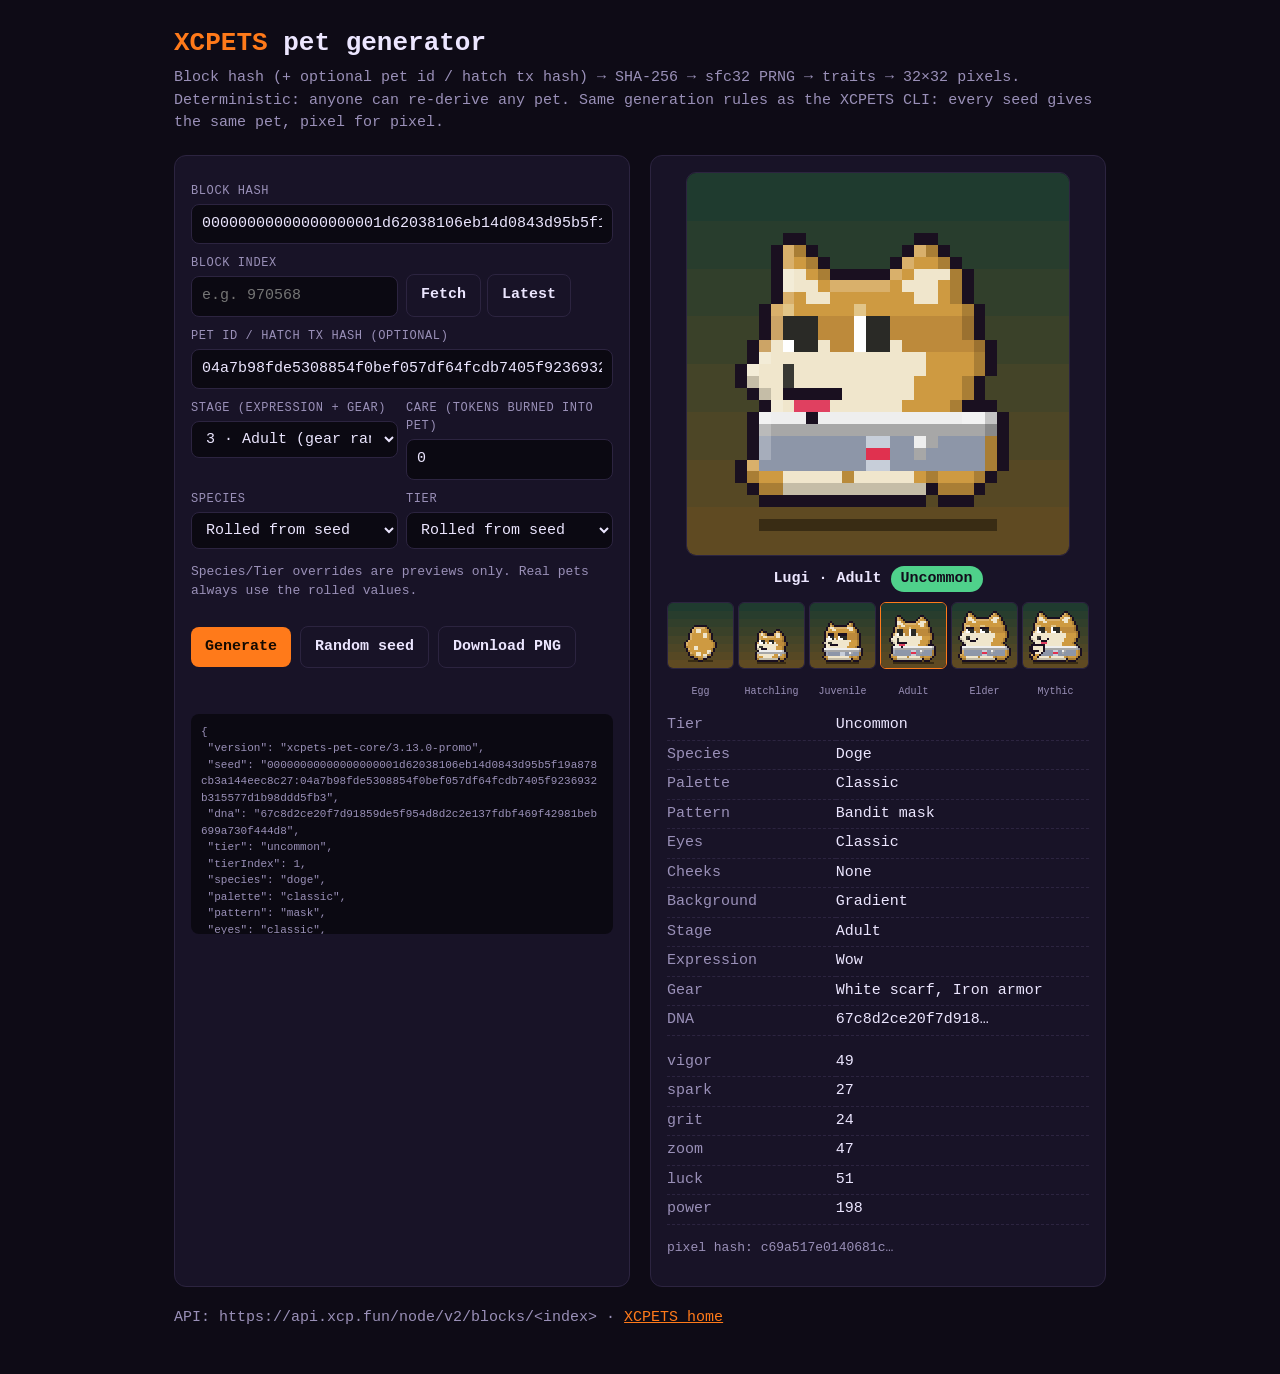
==== generator.html @ 15fae64a "XCPETS promo site" ====
<!doctype html>
<html lang="en">
<head>
<meta charset="utf-8">
<meta name="viewport" content="width=device-width,initial-scale=1">
<title>XCPETS Pet Generator</title>
<link rel="icon" href="img/logo.png">
<style>
  :root { --bg:#0e0b16; --panel:#181327; --ink:#ece6ff; --dim:#9a90b8; --acc:#ff7a1a; --line:#2c2440; }
  * { box-sizing: border-box; }
  body { margin:0; background:var(--bg); color:var(--ink); font:15px/1.5 ui-monospace, SFMono-Regular, Menlo, Consolas, monospace; }
  main { max-width: 980px; margin: 0 auto; padding: 24px; }
  h1 { margin: 0 0 4px; font-size: 26px; } h1 span { color: var(--acc); }
  p.sub { color: var(--dim); margin: 0 0 20px; }
  .grid { display:grid; grid-template-columns: 1fr 1fr; gap: 20px; }
  @media (max-width: 760px) { .grid { grid-template-columns: 1fr; } }
  .panel { background: var(--panel); border:1px solid var(--line); border-radius: 12px; padding: 16px; }
  label { display:block; color: var(--dim); font-size: 12px; margin: 10px 0 4px; text-transform: uppercase; letter-spacing: .05em; }
  input, select { width:100%; background:#0b0912; color:var(--ink); border:1px solid var(--line); border-radius:8px; padding:8px 10px; font:inherit; }
  .row { display:flex; gap: 8px; } .row > * { flex: 1; }
  button { background: var(--acc); color:#140a00; border:0; border-radius:8px; padding:9px 14px; font:inherit; font-weight:700; cursor:pointer; margin-top: 12px; }
  button.ghost { background: transparent; color: var(--ink); border:1px solid var(--line); }
  canvas { width: 100%; max-width: 384px; aspect-ratio: 1; image-rendering: pixelated; border-radius: 10px; display:block; margin: 0 auto; border:1px solid var(--line); }
  table { width:100%; border-collapse: collapse; margin-top: 12px; } td { padding: 3px 0; border-bottom: 1px dashed var(--line); } td:first-child { color: var(--dim); width: 40%; }
  .tier { display:inline-block; padding: 2px 10px; border-radius: 99px; font-weight:700; color:#120d1c; }
  pre { white-space: pre-wrap; word-break: break-all; font-size: 11px; color: var(--dim); background:#0b0912; padding: 10px; border-radius: 8px; max-height: 220px; overflow:auto; }
  .chk { display:flex; gap:8px; align-items:center; text-transform:none; letter-spacing:0; font-size:13px; color: var(--ink); margin-top: 12px; }
  .chk input { width:auto; }
  .strip { display:grid; grid-template-columns: repeat(6, 1fr); gap:4px; margin-top: 10px; }
  .strip div { text-align:center; font-size:10px; color: var(--dim); cursor:pointer; }
  .strip canvas { width:100%; aspect-ratio:1; border-radius:6px; border:1px solid var(--line); }
  .strip .on canvas { border-color: var(--acc); }
  .small { font-size: 12px; }
  .msg { color: var(--dim); font-size: 13px; min-height: 1.5em; } .err { color: #ff6b6b; }
  a { color: var(--acc); }
</style>
</head>
<body>
<main>
  <h1><span>XCPETS</span> pet generator</h1>
  <p class="sub">Block hash (+ optional pet id / hatch tx hash) → SHA-256 → sfc32 PRNG → traits → 32×32 pixels. Deterministic: anyone can re-derive any pet. Same generation rules as the XCPETS CLI: every seed gives the same pet, pixel for pixel.</p>
  <div class="grid">
    <section class="panel">
      <label for="hash">Block hash</label>
      <input id="hash" placeholder="64 hex chars" value="00000000000000000001d62038106eb14d0843d95b5f19a878cb3a144eec8c27">
      <div class="row">
        <div><label for="blockIdx">Block index</label><input id="blockIdx" placeholder="e.g. 970568"></div>
        <div style="display:flex;gap:6px;align-items:end"><button id="fetchBlock" class="ghost">Fetch</button><button id="latest" class="ghost">Latest</button></div>
      </div>
      <label for="petId">Pet id / hatch tx hash (optional)</label>
      <input id="petId" placeholder="tx hash of the pet:hatch burn" value="04a7b98fde5308854f0bef057df64fcdb7405f9236932b315577d1b98ddd5fb3">
      <div class="row">
        <div><label for="stage">Stage (expression + gear)</label><select id="stage"></select></div>
        <div><label for="care">Care (tokens burned into pet)</label><input id="care" type="number" min="0" value="0"></div>
      </div>
      <div class="row">
        <div><label for="speciesSel">Species</label><select id="speciesSel"><option value="">Rolled from seed</option></select></div>
        <div><label for="tierSel">Tier</label><select id="tierSel"><option value="">Rolled from seed</option></select></div>
      </div>
      <p class="msg small">Species/Tier overrides are previews only. Real pets always use the rolled values.</p>
      <button id="go">Generate</button> <button id="random" class="ghost">Random seed</button> <button id="dl" class="ghost">Download PNG</button>
      <p class="msg" id="msg"></p>
      <pre id="json"></pre>
    </section>
    <section class="panel">
      <canvas id="cv" width="32" height="32"></canvas>
      <p style="text-align:center;margin:10px 0 0"><b id="petName"></b> <span class="tier" id="tier"></span></p>
      <div id="strip" class="strip"></div>
      <table id="traits"></table>
      <table id="stats"></table>
      <p class="msg">pixel hash: <span id="pixelhash" data-pixelhash=""></span></p>
    </section>
  </div>
  <p class="sub" style="margin-top:20px">API: <code>https://api.xcp.fun/node/v2/blocks/&lt;index&gt;</code> · <a href="index.html">XCPETS home</a></p>
</main>
<script src="js/pet-core.js"></script>
<script>
(function () {
  'use strict';
  var API = 'https://api.xcp.fun/node/v2';
  var $ = function (id) { return document.getElementById(id); };
  var cv = $('cv'), ctx = cv.getContext('2d'), frames = [], f = 0, timer = null, current = null;
  PetCore.STAGES.forEach(function (s, i) { var o = document.createElement('option'); o.value = i; o.textContent = i + ' · ' + s + (i ? ' (gear rank ' + i + ': ' + PetCore.GEAR_RANKS[i - 1] + ')' : ''); if (i === 3) o.selected = true; $('stage').appendChild(o); });
  PetCore.SPECIES.forEach(function (sp) { var o = document.createElement('option'); o.value = sp.id; o.textContent = sp.label + (sp.tw ? ' (any tier)' : ' (from ' + PetCore.TIERS[sp.t].label + ')'); $('speciesSel').appendChild(o); });
  PetCore.TIERS.forEach(function (t) { var o = document.createElement('option'); o.value = t.id; o.textContent = t.label + ' (' + t.gearSlots + ' gear slots)'; $('tierSel').appendChild(o); });

  var q = new URLSearchParams(location.search);
  if (q.get('hash')) $('hash').value = q.get('hash');
  if (q.has('id')) $('petId').value = q.get('id');
  if (q.get('stage')) $('stage').value = q.get('stage');
  if (q.get('care')) $('care').value = q.get('care');
  if (q.get('species')) $('speciesSel').value = q.get('species');
  if (q.get('tier')) $('tierSel').value = q.get('tier');

  function msg(t, err) { $('msg').textContent = t || ''; $('msg').className = 'msg' + (err ? ' err' : ''); }
  function draw(img) { ctx.putImageData(new ImageData(new Uint8ClampedArray(img.data), 32, 32), 0, 0); }
  function esc(s) { return String(s).replace(/[&<>"']/g, function (c) { return '&#' + c.charCodeAt(0) + ';'; }); }

  function gen() {
    var stage = parseInt($('stage').value, 10), care = Number($('care').value) || 0;
    var ov = {};
    if ($('speciesSel').value) ov.species = $('speciesSel').value;
    if ($('tierSel').value) ov.tier = $('tierSel').value;
    var pet = PetCore.generate({ blockHash: $('hash').value, petId: $('petId').value, overrides: Object.keys(ov).length ? ov : undefined });
    current = pet;
    var sb = $('strip'); sb.innerHTML = '';
    PetCore.STAGES.forEach(function (name, si) {
      var d = document.createElement('div'); if (si === stage) d.className = 'on';
      var c = document.createElement('canvas'); c.width = c.height = 32; c.className = 'pixel';
      c.getContext('2d').putImageData(new ImageData(new Uint8ClampedArray(PetCore.render(pet, { stage: si }).data), 32, 32), 0, 0);
      d.appendChild(c); d.appendChild(document.createElement('br')); d.appendChild(document.createTextNode(name));
      d.onclick = function () { $('stage').value = si; gen(); };
      sb.appendChild(d);
    });
    frames = PetCore.renderFrames(pet, { stage: stage });
    f = 0; draw(frames[0]);
    if (timer) clearInterval(timer);
    timer = setInterval(function () { f = (f + 1) % frames.length; draw(frames[f]); }, 260);
    var tier = PetCore.TIERS[pet.tierIndex];
    $('petName').textContent = pet.defaultName + ' · ' + PetCore.STAGES[stage];
    $('tier').textContent = tier.label; $('tier').style.background = tier.color;
    var d = PetCore.describe(pet, stage), h = '';
    Object.keys(d).forEach(function (k) { h += '<tr><td>' + k + '</td><td>' + esc(d[k]) + '</td></tr>'; });
    h += '<tr><td>DNA</td><td>' + pet.dna.slice(0, 16) + '…</td></tr>';
    $('traits').innerHTML = h;
    var st = PetCore.stats(pet, stage, care); h = '';
    Object.keys(st).forEach(function (k) { h += '<tr><td>' + k + '</td><td>' + st[k] + '</td></tr>'; });
    $('stats').innerHTML = h;
    var ph = PetCore.pixelHash(frames[0]);
    $('pixelhash').textContent = ph.slice(0, 16) + '…'; $('pixelhash').setAttribute('data-pixelhash', ph);
    $('pixelhash').setAttribute('data-dna', pet.dna); $('pixelhash').setAttribute('data-tier', pet.tier);
    $('json').textContent = JSON.stringify(pet, null, 1);
  }

  function fetchBlock(which) {
    msg('fetching block ' + which + '…');
    fetch(API + '/blocks/' + which).then(function (r) { if (!r.ok) throw new Error('HTTP ' + r.status); return r.json(); })
      .then(function (j) {
        if (!j.result || !j.result.block_hash) throw new Error('unexpected response');
        $('hash').value = j.result.block_hash; $('blockIdx').value = j.result.block_index;
        msg('block ' + j.result.block_index + ' loaded'); gen();
      }).catch(function (e) { msg('could not fetch block: ' + e.message, true); });
  }

  $('go').onclick = gen;
  $('stage').onchange = gen; $('speciesSel').onchange = gen; $('tierSel').onchange = gen; $('care').oninput = gen;
  $('fetchBlock').onclick = function () { var i = parseInt($('blockIdx').value, 10); if (i >= 0) fetchBlock(i); else msg('enter a block index', true); };
  $('latest').onclick = function () { fetchBlock('last'); };
  $('random').onclick = function () {
    var b = new Uint8Array(32); crypto.getRandomValues(b);
    $('hash').value = Array.prototype.map.call(b, function (x) { return (x < 16 ? '0' : '') + x.toString(16); }).join('');
    $('petId').value = ''; gen();
  };
  $('dl').onclick = function () {
    if (!current) return;
    var big = document.createElement('canvas'); big.width = big.height = 512;
    var g = big.getContext('2d'); g.imageSmoothingEnabled = false; g.drawImage(cv, 0, 0, 512, 512);
    var a = document.createElement('a'); a.download = 'xcpet_' + current.dna.slice(0, 12) + '.png'; a.href = big.toDataURL('image/png'); a.click();
  };
  gen();
})();
</script>
</body>
</html>
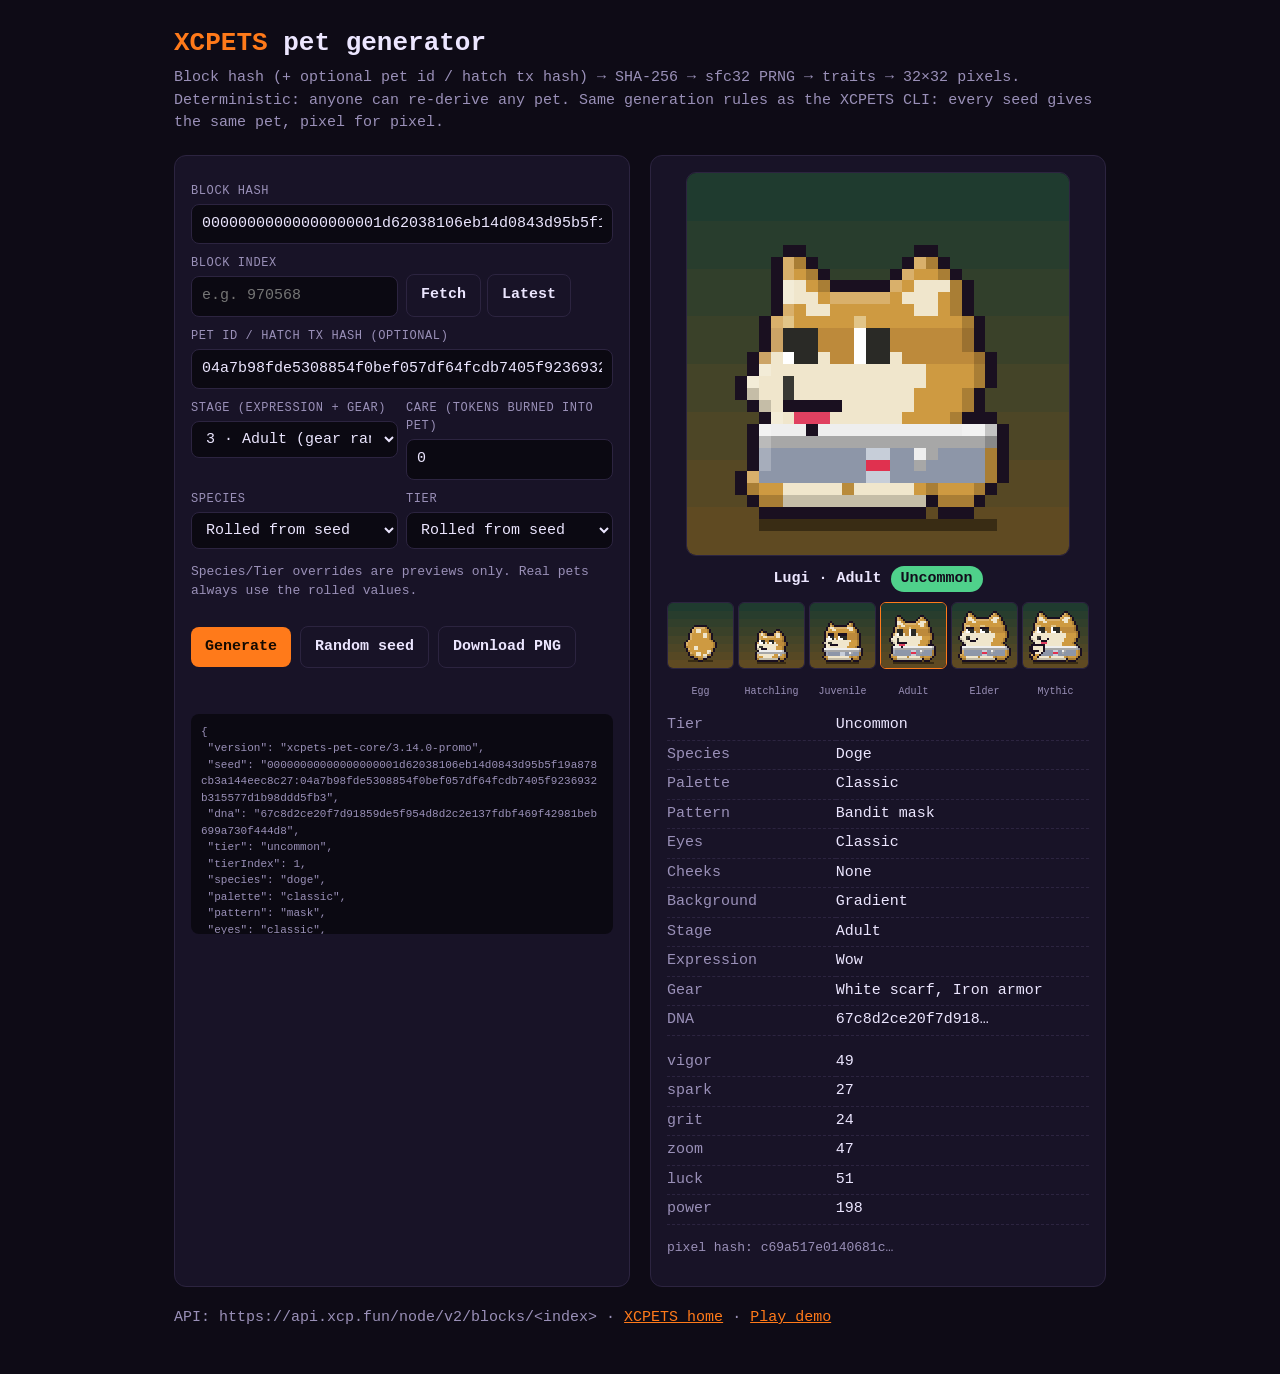
==== commit 0bc59fbb: "Play demo (phase 1, play money): hatch, feed, evolve; custom domain xcpets.fun" ====
--- a/generator.html
+++ b/generator.html
@@ -71,7 +71,7 @@
       <p class="msg">pixel hash: <span id="pixelhash" data-pixelhash=""></span></p>
     </section>
   </div>
-  <p class="sub" style="margin-top:20px">API: <code>https://api.xcp.fun/node/v2/blocks/&lt;index&gt;</code> · <a href="index.html">XCPETS home</a></p>
+  <p class="sub" style="margin-top:20px">API: <code>https://api.xcp.fun/node/v2/blocks/&lt;index&gt;</code> · <a href="index.html">XCPETS home</a> · <a href="play.html">Play demo</a></p>
 </main>
 <script src="js/pet-core.js"></script>
 <script>
